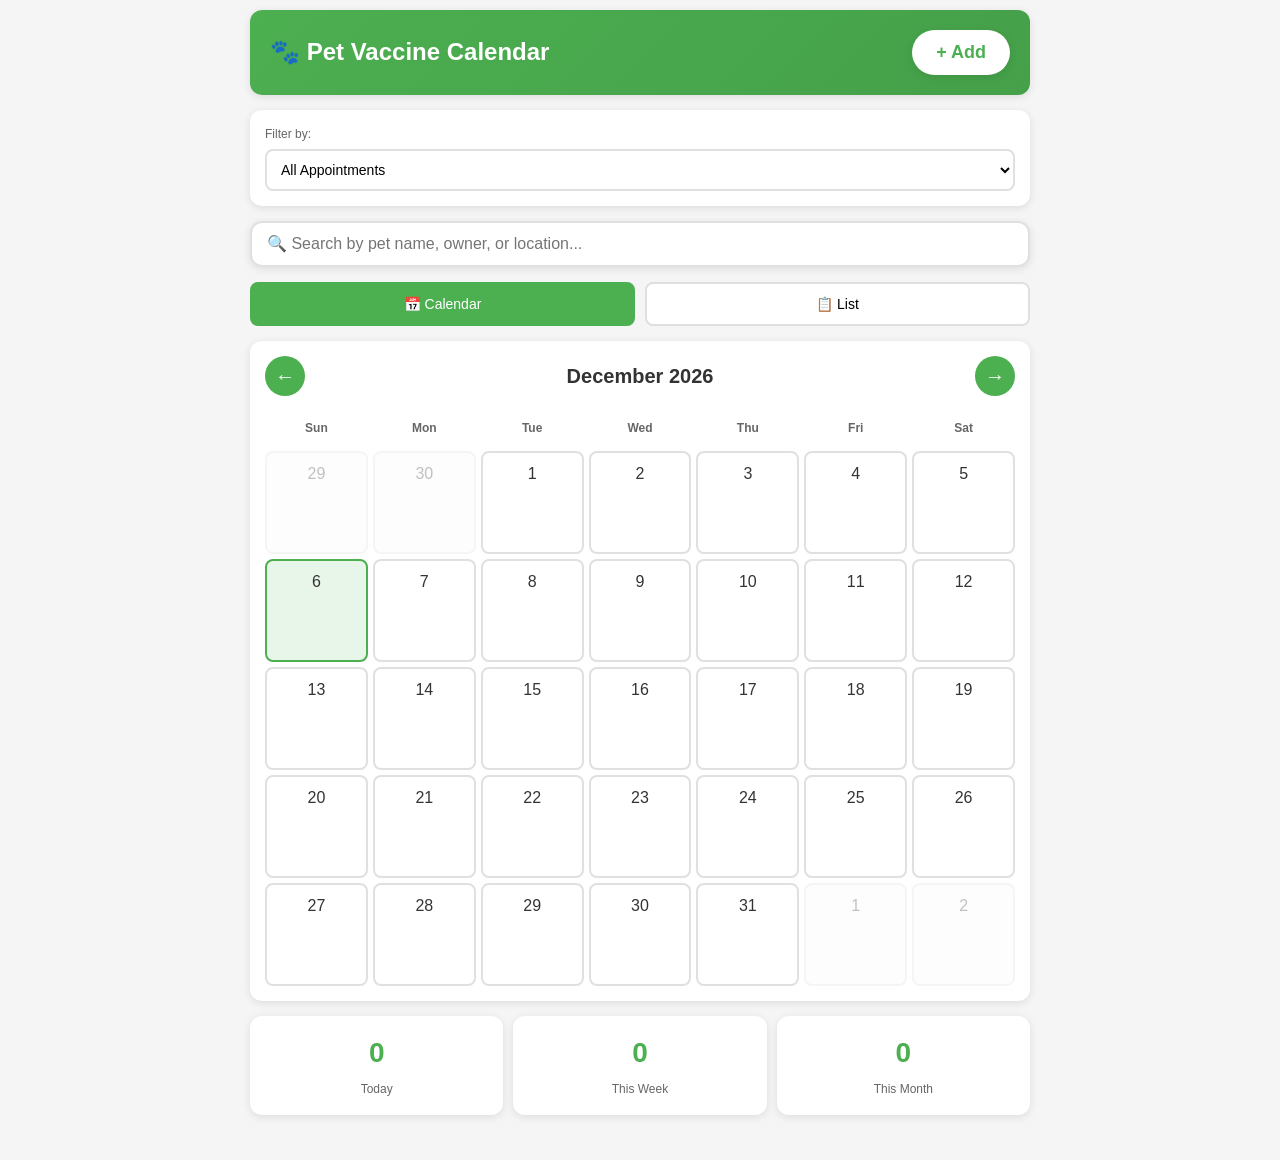
==== index.html @ 28b88dc2 "Add files via upload" ====
<!DOCTYPE html>
<html lang="en">
<head>
    <meta charset="UTF-8">
    <meta name="viewport" content="width=device-width, initial-scale=1.0, maximum-scale=1.0, user-scalable=no">
    <meta name="description" content="Pet Vaccine Calendar - Manage vaccination schedules for pets">
    <meta name="theme-color" content="#4CAF50">
    <title>Pet Vaccine Calendar</title>
    <link rel="manifest" href="manifest.json">
    <link rel="stylesheet" href="styles.css">
    <link rel="icon" type="image/png" href="./icon-192.png">
</head>
<body>
    <div class="app-container">
        <!-- Header -->
        <header class="app-header">
            <h1>🐾 Pet Vaccine Calendar</h1>
            <button class="btn-add" id="addBtn" aria-label="Add new appointment">+ Add</button>
        </header>

        <!-- Filter Section -->
        <div class="filter-section">
            <div class="filter-group">
                <label for="filterType">Filter by:</label>
                <select id="filterType" class="filter-select">
                    <option value="all">All Appointments</option>
                    <option value="pet">Pet Type</option>
                    <option value="vaccine">Vaccine Type</option>
                </select>
            </div>
            <div class="filter-group" id="filterValueGroup" style="display: none;">
                <label for="filterValue">Select:</label>
                <select id="filterValue" class="filter-select">
                    <option value="">Choose...</option>
                </select>
            </div>
            <button class="btn-clear" id="clearFilter" style="display: none;">Clear Filter</button>
        </div>

        <!-- Search Section -->
        <div class="search-section">
            <input type="text" id="searchInput" class="search-input" placeholder="🔍 Search by pet name, owner, or location...">
        </div>

        <!-- Calendar View Toggle -->
        <div class="view-toggle">
            <button class="view-btn active" id="calendarViewBtn">📅 Calendar</button>
            <button class="view-btn" id="listViewBtn">📋 List</button>
        </div>

        <!-- Calendar View -->
        <div id="calendarView" class="view-container">
            <div class="calendar-header">
                <button class="nav-btn" id="prevMonth">←</button>
                <h2 id="currentMonth"></h2>
                <button class="nav-btn" id="nextMonth">→</button>
            </div>
            <div id="calendarGrid" class="calendar-grid"></div>
        </div>

        <!-- List View -->
        <div id="listView" class="view-container" style="display: none;">
            <div class="list-header">
                <span>Upcoming Appointments</span>
                <button class="btn-sort" id="sortBtn">Sort: Date ↑</button>
            </div>
            <div id="appointmentsList" class="appointments-list"></div>
        </div>

        <!-- Stats Section -->
        <div class="stats-section">
            <div class="stat-card">
                <div class="stat-number" id="todayCount">0</div>
                <div class="stat-label">Today</div>
            </div>
            <div class="stat-card">
                <div class="stat-number" id="weekCount">0</div>
                <div class="stat-label">This Week</div>
            </div>
            <div class="stat-card">
                <div class="stat-number" id="monthCount">0</div>
                <div class="stat-label">This Month</div>
            </div>
        </div>
    </div>

    <!-- Add/Edit Modal -->
    <div id="appointmentModal" class="modal">
        <div class="modal-content">
            <div class="modal-header">
                <h2 id="modalTitle">Add New Appointment</h2>
                <button class="btn-close" id="closeModal">&times;</button>
            </div>
            <form id="appointmentForm">
                <div class="form-group">
                    <label for="petName">Pet Name *</label>
                    <input type="text" id="petName" required placeholder="e.g., Max, Bella">
                </div>
                <div class="form-group">
                    <label for="petType">Pet Type *</label>
                    <select id="petType" required>
                        <option value="">Select...</option>
                        <option value="Dog">🐕 Dog</option>
                        <option value="Cat">🐈 Cat</option>
                        <option value="Rabbit">🐰 Rabbit</option>
                        <option value="Bird">🐦 Bird</option>
                        <option value="Other">Other</option>
                    </select>
                </div>
                <div class="form-group">
                    <label for="vaccineType">Vaccine Type *</label>
                    <select id="vaccineType" required>
                        <option value="">Select...</option>
                        <option value="Rabies">Rabies</option>
                        <option value="DHPP">DHPP (Distemper, Hepatitis, Parvovirus, Parainfluenza)</option>
                        <option value="FVRCP">FVRCP (Feline Viral Rhinotracheitis, Calicivirus, Panleukopenia)</option>
                        <option value="Bordetella">Bordetella</option>
                        <option value="Leptospirosis">Leptospirosis</option>
                        <option value="Lyme">Lyme Disease</option>
                        <option value="Canine Influenza">Canine Influenza</option>
                        <option value="Other">Other</option>
                    </select>
                </div>
                <div class="form-group">
                    <label for="appointmentDate">Date *</label>
                    <input type="date" id="appointmentDate" required>
                </div>
                <div class="form-group">
                    <label for="appointmentTime">Time *</label>
                    <input type="time" id="appointmentTime" required>
                </div>
                <div class="form-group">
                    <label for="ownerName">Owner Name</label>
                    <input type="text" id="ownerName" placeholder="Owner's name">
                </div>
                <div class="form-group">
                    <label for="ownerPhone">Owner Phone</label>
                    <input type="tel" id="ownerPhone" placeholder="Phone number">
                </div>
                <div class="form-group">
                    <label for="location">Location *</label>
                    <input type="text" id="location" required placeholder="Address or location">
                    <button type="button" class="btn-location" id="getLocationBtn">📍 Use Current Location</button>
                </div>
                <div class="form-group">
                    <label for="notes">Notes</label>
                    <textarea id="notes" rows="3" placeholder="Additional notes..."></textarea>
                </div>
                <div class="form-group">
                    <label for="reminderTime">Reminder</label>
                    <select id="reminderTime">
                        <option value="none">No Reminder</option>
                        <option value="15">15 minutes before</option>
                        <option value="30">30 minutes before</option>
                        <option value="60">1 hour before</option>
                        <option value="1440">1 day before</option>
                    </select>
                </div>
                <div class="form-actions">
                    <button type="button" class="btn-cancel" id="cancelBtn">Cancel</button>
                    <button type="submit" class="btn-save">Save</button>
                </div>
                <input type="hidden" id="appointmentId">
            </form>
        </div>
    </div>

    <!-- Appointment Detail Modal -->
    <div id="detailModal" class="modal">
        <div class="modal-content">
            <div class="modal-header">
                <h2>Appointment Details</h2>
                <button class="btn-close" id="closeDetailModal">&times;</button>
            </div>
            <div id="appointmentDetails" class="appointment-details"></div>
            <div class="detail-actions">
                <!-- Buttons will be dynamically added here -->
            </div>
        </div>
    </div>

    <script src="app.js"></script>
</body>
</html>
---- styles.css ----
* {
    margin: 0;
    padding: 0;
    box-sizing: border-box;
}

:root {
    --primary-color: #4CAF50;
    --primary-dark: #45a049;
    --secondary-color: #2196F3;
    --danger-color: #f44336;
    --warning-color: #ff9800;
    --bg-color: #f5f5f5;
    --card-bg: #ffffff;
    --text-primary: #333333;
    --text-secondary: #666666;
    --border-color: #e0e0e0;
    --shadow: 0 2px 8px rgba(0,0,0,0.1);
    --shadow-hover: 0 4px 12px rgba(0,0,0,0.15);
}

body {
    font-family: -apple-system, BlinkMacSystemFont, 'Segoe UI', Roboto, 'Helvetica Neue', Arial, sans-serif;
    background-color: var(--bg-color);
    color: var(--text-primary);
    line-height: 1.6;
    padding-bottom: 20px;
}

.app-container {
    max-width: 100%;
    margin: 0 auto;
    padding: 10px;
}

/* Header */
.app-header {
    background: linear-gradient(135deg, var(--primary-color), var(--primary-dark));
    color: white;
    padding: 20px;
    border-radius: 12px;
    margin-bottom: 15px;
    display: flex;
    justify-content: space-between;
    align-items: center;
    box-shadow: var(--shadow);
}

.app-header h1 {
    font-size: 24px;
    font-weight: 600;
}

.btn-add {
    background: white;
    color: var(--primary-color);
    border: none;
    padding: 12px 24px;
    border-radius: 25px;
    font-size: 18px;
    font-weight: 600;
    cursor: pointer;
    box-shadow: var(--shadow);
    transition: all 0.3s;
}

.btn-add:active {
    transform: scale(0.95);
    box-shadow: 0 1px 4px rgba(0,0,0,0.2);
}

/* Filter Section */
.filter-section {
    background: var(--card-bg);
    padding: 15px;
    border-radius: 12px;
    margin-bottom: 15px;
    box-shadow: var(--shadow);
    display: flex;
    flex-wrap: wrap;
    gap: 10px;
    align-items: center;
}

.filter-group {
    display: flex;
    flex-direction: column;
    gap: 5px;
    flex: 1;
    min-width: 120px;
}

.filter-group label {
    font-size: 12px;
    color: var(--text-secondary);
    font-weight: 500;
}

.filter-select {
    padding: 10px;
    border: 2px solid var(--border-color);
    border-radius: 8px;
    font-size: 14px;
    background: white;
    cursor: pointer;
}

.filter-select:focus {
    outline: none;
    border-color: var(--primary-color);
}

.btn-clear {
    background: var(--text-secondary);
    color: white;
    border: none;
    padding: 10px 20px;
    border-radius: 8px;
    font-size: 14px;
    cursor: pointer;
    align-self: flex-end;
}

/* Search Section */
.search-section {
    margin-bottom: 15px;
}

.search-input {
    width: 100%;
    padding: 12px 15px;
    border: 2px solid var(--border-color);
    border-radius: 12px;
    font-size: 16px;
    background: var(--card-bg);
    box-shadow: var(--shadow);
}

.search-input:focus {
    outline: none;
    border-color: var(--primary-color);
}

/* View Toggle */
.view-toggle {
    display: flex;
    gap: 10px;
    margin-bottom: 15px;
}

.view-btn {
    flex: 1;
    padding: 12px;
    border: 2px solid var(--border-color);
    background: var(--card-bg);
    border-radius: 8px;
    font-size: 14px;
    cursor: pointer;
    transition: all 0.3s;
}

.view-btn.active {
    background: var(--primary-color);
    color: white;
    border-color: var(--primary-color);
}

/* Calendar View */
.view-container {
    background: var(--card-bg);
    border-radius: 12px;
    padding: 15px;
    box-shadow: var(--shadow);
    margin-bottom: 15px;
}

.calendar-header {
    display: flex;
    justify-content: space-between;
    align-items: center;
    margin-bottom: 15px;
}

.calendar-header h2 {
    font-size: 20px;
    font-weight: 600;
}

.nav-btn {
    background: var(--primary-color);
    color: white;
    border: none;
    width: 40px;
    height: 40px;
    border-radius: 50%;
    font-size: 20px;
    cursor: pointer;
    display: flex;
    align-items: center;
    justify-content: center;
}

.nav-btn:active {
    transform: scale(0.9);
}

.calendar-grid {
    display: grid;
    grid-template-columns: repeat(7, 1fr);
    gap: 5px;
}

.calendar-day-header {
    text-align: center;
    font-weight: 600;
    font-size: 12px;
    color: var(--text-secondary);
    padding: 8px 0;
}

.calendar-day {
    aspect-ratio: 1;
    border: 2px solid var(--border-color);
    border-radius: 8px;
    padding: 5px;
    cursor: pointer;
    transition: all 0.2s;
    background: white;
    position: relative;
    display: flex;
    flex-direction: column;
    align-items: center;
    justify-content: flex-start;
}

.calendar-day:hover {
    border-color: var(--primary-color);
    transform: scale(1.05);
}

.calendar-day.other-month {
    opacity: 0.3;
    background: #f9f9f9;
}

.calendar-day.today {
    background: #e8f5e9;
    border-color: var(--primary-color);
    font-weight: 600;
}

.calendar-day.has-appointment {
    background: #fff3e0;
    border-color: var(--warning-color);
}

.calendar-day-number {
    font-size: 14px;
    font-weight: 500;
}

.calendar-day-appointments {
    font-size: 9px;
    color: var(--warning-color);
    margin-top: 2px;
    font-weight: 600;
}

/* List View */
.list-header {
    display: flex;
    justify-content: space-between;
    align-items: center;
    margin-bottom: 15px;
    font-weight: 600;
}

.btn-sort {
    background: transparent;
    border: 1px solid var(--border-color);
    padding: 6px 12px;
    border-radius: 6px;
    font-size: 12px;
    cursor: pointer;
}

.appointments-list {
    display: flex;
    flex-direction: column;
    gap: 10px;
}

.appointment-card {
    background: white;
    border: 2px solid var(--border-color);
    border-radius: 12px;
    padding: 15px;
    cursor: pointer;
    transition: all 0.3s;
    position: relative;
}

.appointment-card:hover {
    box-shadow: var(--shadow-hover);
    transform: translateY(-2px);
}

.appointment-card.urgent {
    border-left: 4px solid var(--danger-color);
}

.appointment-card.today {
    border-left: 4px solid var(--primary-color);
}

.appointment-card-header {
    display: flex;
    justify-content: space-between;
    align-items: flex-start;
    margin-bottom: 10px;
}

.appointment-pet {
    font-size: 18px;
    font-weight: 600;
    color: var(--text-primary);
}

.appointment-date {
    font-size: 14px;
    color: var(--text-secondary);
    font-weight: 500;
}

.appointment-time {
    font-size: 16px;
    color: var(--primary-color);
    font-weight: 600;
}

.appointment-details-row {
    display: flex;
    gap: 15px;
    margin-top: 8px;
    flex-wrap: wrap;
}

.appointment-detail-item {
    display: flex;
    align-items: center;
    gap: 5px;
    font-size: 13px;
    color: var(--text-secondary);
}

.appointment-card-actions {
    margin-top: 12px;
    padding-top: 12px;
    border-top: 1px solid var(--border-color);
}

.btn-call-small {
    display: inline-block;
    background: #25D366;
    color: white;
    padding: 10px 16px;
    border-radius: 8px;
    font-size: 14px;
    font-weight: 600;
    text-decoration: none;
    text-align: center;
    width: 100%;
    transition: all 0.3s;
    box-shadow: 0 2px 4px rgba(37, 211, 102, 0.3);
}

.btn-call-small:active {
    transform: scale(0.95);
    background: #20BA5A;
    box-shadow: 0 1px 2px rgba(37, 211, 102, 0.3);
}

/* Stats Section */
.stats-section {
    display: grid;
    grid-template-columns: repeat(3, 1fr);
    gap: 10px;
    margin-bottom: 15px;
}

.stat-card {
    background: var(--card-bg);
    padding: 15px;
    border-radius: 12px;
    text-align: center;
    box-shadow: var(--shadow);
}

.stat-number {
    font-size: 28px;
    font-weight: 700;
    color: var(--primary-color);
}

.stat-label {
    font-size: 12px;
    color: var(--text-secondary);
    margin-top: 5px;
}

/* Modal */
.modal {
    display: none;
    position: fixed;
    z-index: 1000;
    left: 0;
    top: 0;
    width: 100%;
    height: 100%;
    background-color: rgba(0,0,0,0.5);
    overflow-y: auto;
    padding: 20px;
}

.modal.active {
    display: flex;
    align-items: flex-start;
    justify-content: center;
}

.modal-content {
    background: var(--card-bg);
    border-radius: 16px;
    width: 100%;
    max-width: 500px;
    margin: 20px auto;
    box-shadow: 0 4px 20px rgba(0,0,0,0.3);
    animation: slideUp 0.3s;
}

@keyframes slideUp {
    from {
        transform: translateY(50px);
        opacity: 0;
    }
    to {
        transform: translateY(0);
        opacity: 1;
    }
}

.modal-header {
    display: flex;
    justify-content: space-between;
    align-items: center;
    padding: 20px;
    border-bottom: 2px solid var(--border-color);
}

.modal-header h2 {
    font-size: 20px;
    font-weight: 600;
}

.btn-close {
    background: none;
    border: none;
    font-size: 32px;
    color: var(--text-secondary);
    cursor: pointer;
    line-height: 1;
    padding: 0;
    width: 32px;
    height: 32px;
    display: flex;
    align-items: center;
    justify-content: center;
}

.btn-close:active {
    transform: scale(0.9);
}

/* Form */
form {
    padding: 20px;
}

.form-group {
    margin-bottom: 20px;
}

.form-group label {
    display: block;
    margin-bottom: 8px;
    font-weight: 500;
    color: var(--text-primary);
    font-size: 14px;
}

.form-group input,
.form-group select,
.form-group textarea {
    width: 100%;
    padding: 12px;
    border: 2px solid var(--border-color);
    border-radius: 8px;
    font-size: 16px;
    font-family: inherit;
    transition: border-color 0.3s;
}

.form-group input:focus,
.form-group select:focus,
.form-group textarea:focus {
    outline: none;
    border-color: var(--primary-color);
}

.btn-location {
    margin-top: 8px;
    background: var(--secondary-color);
    color: white;
    border: none;
    padding: 8px 16px;
    border-radius: 6px;
    font-size: 13px;
    cursor: pointer;
    width: 100%;
}

.form-actions {
    display: flex;
    gap: 10px;
    margin-top: 25px;
}

.btn-cancel,
.btn-save,
.btn-edit,
.btn-delete,
.btn-call {
    flex: 1;
    padding: 14px;
    border: none;
    border-radius: 8px;
    font-size: 16px;
    font-weight: 600;
    cursor: pointer;
    transition: all 0.3s;
}

.btn-cancel {
    background: var(--text-secondary);
    color: white;
}

.btn-save {
    background: var(--primary-color);
    color: white;
}

.btn-edit {
    background: var(--secondary-color);
    color: white;
}

.btn-delete {
    background: var(--danger-color);
    color: white;
}

.btn-call {
    background: #25D366;
    color: white;
    font-size: 18px;
    flex: 2;
    display: flex;
    align-items: center;
    justify-content: center;
    gap: 8px;
}

.btn-call:active {
    transform: scale(0.95);
    background: #20BA5A;
}

.btn-cancel:active,
.btn-save:active,
.btn-edit:active,
.btn-delete:active {
    transform: scale(0.95);
}

/* Appointment Details */
.appointment-details {
    padding: 20px;
}

.detail-item {
    margin-bottom: 15px;
    padding-bottom: 15px;
    border-bottom: 1px solid var(--border-color);
}

.detail-item:last-child {
    border-bottom: none;
}

.detail-label {
    font-size: 12px;
    color: var(--text-secondary);
    margin-bottom: 5px;
    font-weight: 500;
}

.detail-value {
    font-size: 16px;
    color: var(--text-primary);
    font-weight: 500;
}

.detail-actions {
    display: flex;
    gap: 10px;
    padding: 20px;
    border-top: 2px solid var(--border-color);
}

/* Empty State */
.empty-state {
    text-align: center;
    padding: 40px 20px;
    color: var(--text-secondary);
}

.empty-state-icon {
    font-size: 64px;
    margin-bottom: 15px;
}

.empty-state-text {
    font-size: 16px;
}

/* Responsive */
@media (min-width: 768px) {
    .app-container {
        max-width: 800px;
    }
    
    .calendar-day {
        padding: 8px;
    }
    
    .calendar-day-number {
        font-size: 16px;
    }
}

/* Notification Badge */
.notification-badge {
    position: fixed;
    bottom: 20px;
    right: 20px;
    background: var(--primary-color);
    color: white;
    padding: 15px 20px;
    border-radius: 12px;
    box-shadow: var(--shadow-hover);
    z-index: 999;
    animation: slideInRight 0.3s;
    max-width: 300px;
}

@keyframes slideInRight {
    from {
        transform: translateX(100%);
    }
    to {
        transform: translateX(0);
    }
}
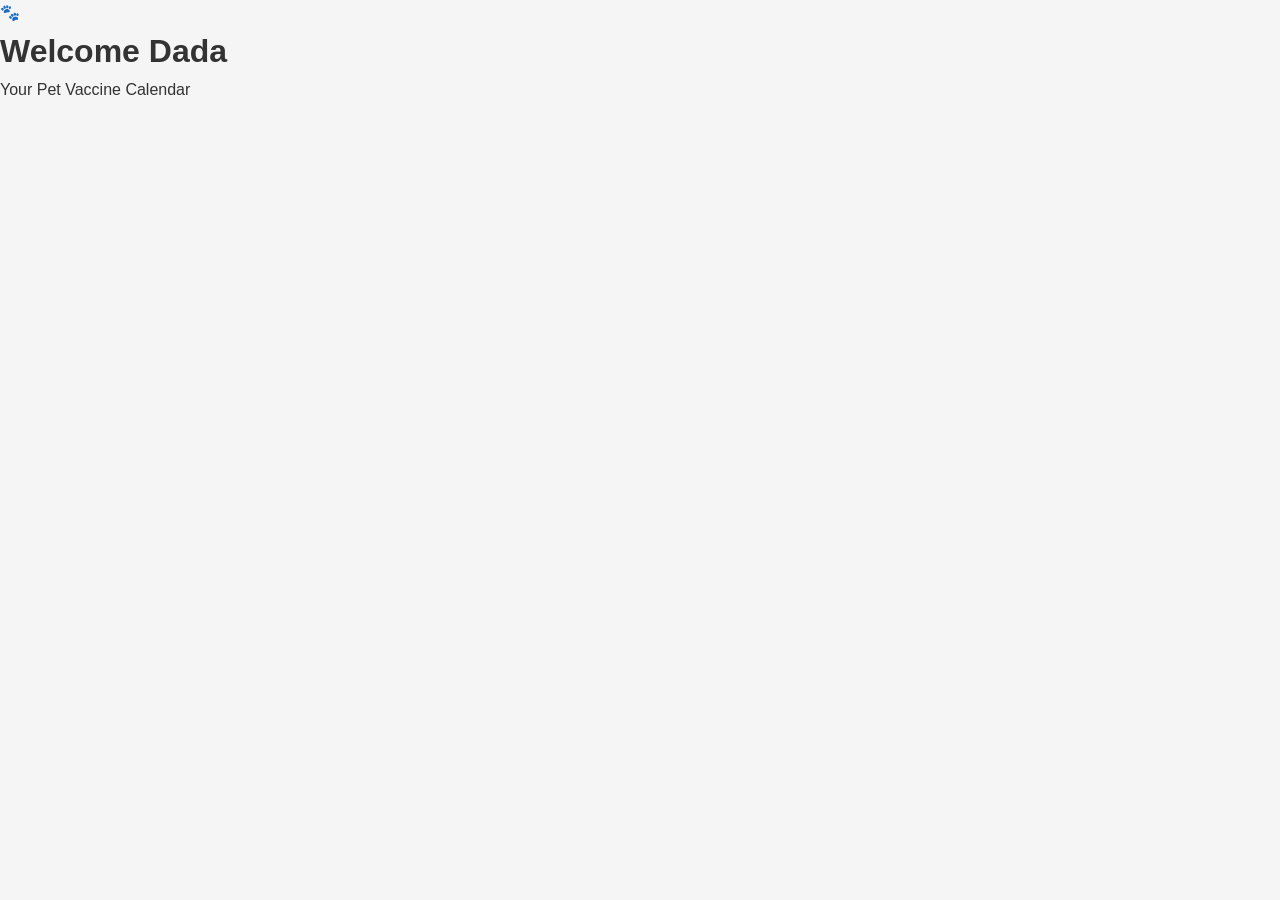
==== commit b1f6e9b0: "Update index.html" ====
--- a/index.html
+++ b/index.html
@@ -11,7 +11,16 @@
     <link rel="icon" type="image/png" href="./icon-192.png">
 </head>
 <body>
-    <div class="app-container">
+    <!-- Welcome Screen -->
+    <div id="welcomeScreen" class="welcome-screen">
+        <div class="welcome-content">
+            <div class="welcome-icon">🐾</div>
+            <h1 class="welcome-title">Welcome Dada</h1>
+            <p class="welcome-subtitle">Your Pet Vaccine Calendar</p>
+        </div>
+    </div>
+
+    <div class="app-container" id="appContainer" style="display: none;">
         <!-- Header -->
         <header class="app-header">
             <h1>🐾 Pet Vaccine Calendar</h1>
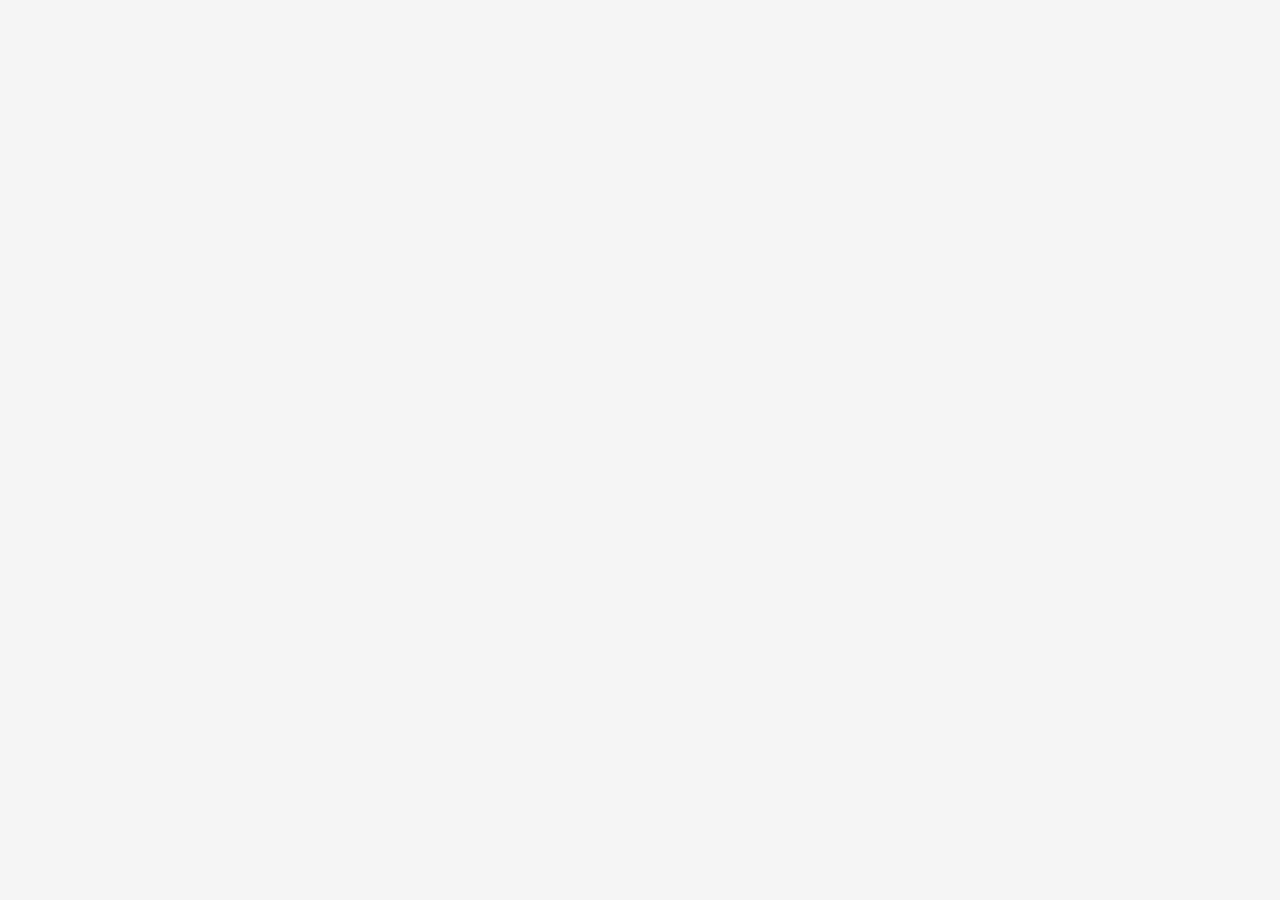
==== commit d6c84aa0: "Update index.html" ====
--- a/index.html
+++ b/index.html
@@ -21,6 +21,12 @@
     </div>
 
     <div class="app-container" id="appContainer" style="display: none;">
+        <!-- Enable Notifications Banner (for iPhone - Safari requires user tap) -->
+        <div id="notificationBanner" class="notification-banner" style="display: none;">
+            <span class="notification-banner-text">🔔 Tap to enable reminders</span>
+            <button type="button" id="enableNotificationsBtn" class="notification-banner-btn">Enable</button>
+        </div>
+
         <!-- Header -->
         <header class="app-header">
             <h1>🐾 Pet Vaccine Calendar</h1>
--- a/styles.css
+++ b/styles.css
@@ -25,6 +25,92 @@
     color: var(--text-primary);
     line-height: 1.6;
     padding-bottom: 20px;
+    overflow-x: hidden;
+}
+
+/* Welcome Screen */
+.welcome-screen {
+    position: fixed;
+    top: 0;
+    left: 0;
+    width: 100%;
+    height: 100vh;
+    background: linear-gradient(135deg, var(--primary-color), var(--primary-dark));
+    display: flex;
+    align-items: center;
+    justify-content: center;
+    z-index: 10000;
+    animation: fadeOut 0.8s ease-in-out 2s forwards;
+}
+
+.welcome-content {
+    text-align: center;
+    color: white;
+    animation: fadeInUp 1s ease-out;
+}
+
+.welcome-icon {
+    font-size: 80px;
+    margin-bottom: 20px;
+    animation: bounce 1s ease-in-out infinite;
+}
+
+.welcome-title {
+    font-size: 42px;
+    font-weight: 700;
+    margin-bottom: 10px;
+    text-shadow: 0 2px 10px rgba(0,0,0,0.2);
+    animation: fadeInUp 1s ease-out 0.3s both;
+}
+
+.welcome-subtitle {
+    font-size: 18px;
+    opacity: 0.9;
+    font-weight: 300;
+    animation: fadeInUp 1s ease-out 0.6s both;
+}
+
+@keyframes fadeInUp {
+    from {
+        opacity: 0;
+        transform: translateY(30px);
+    }
+    to {
+        opacity: 1;
+        transform: translateY(0);
+    }
+}
+
+@keyframes fadeOut {
+    from {
+        opacity: 1;
+    }
+    to {
+        opacity: 0;
+        visibility: hidden;
+    }
+}
+
+@keyframes bounce {
+    0%, 100% {
+        transform: translateY(0);
+    }
+    50% {
+        transform: translateY(-20px);
+    }
+}
+
+.app-container {
+    animation: fadeIn 0.5s ease-in 2.5s both;
+}
+
+@keyframes fadeIn {
+    from {
+        opacity: 0;
+    }
+    to {
+        opacity: 1;
+    }
 }
 
 .app-container {
